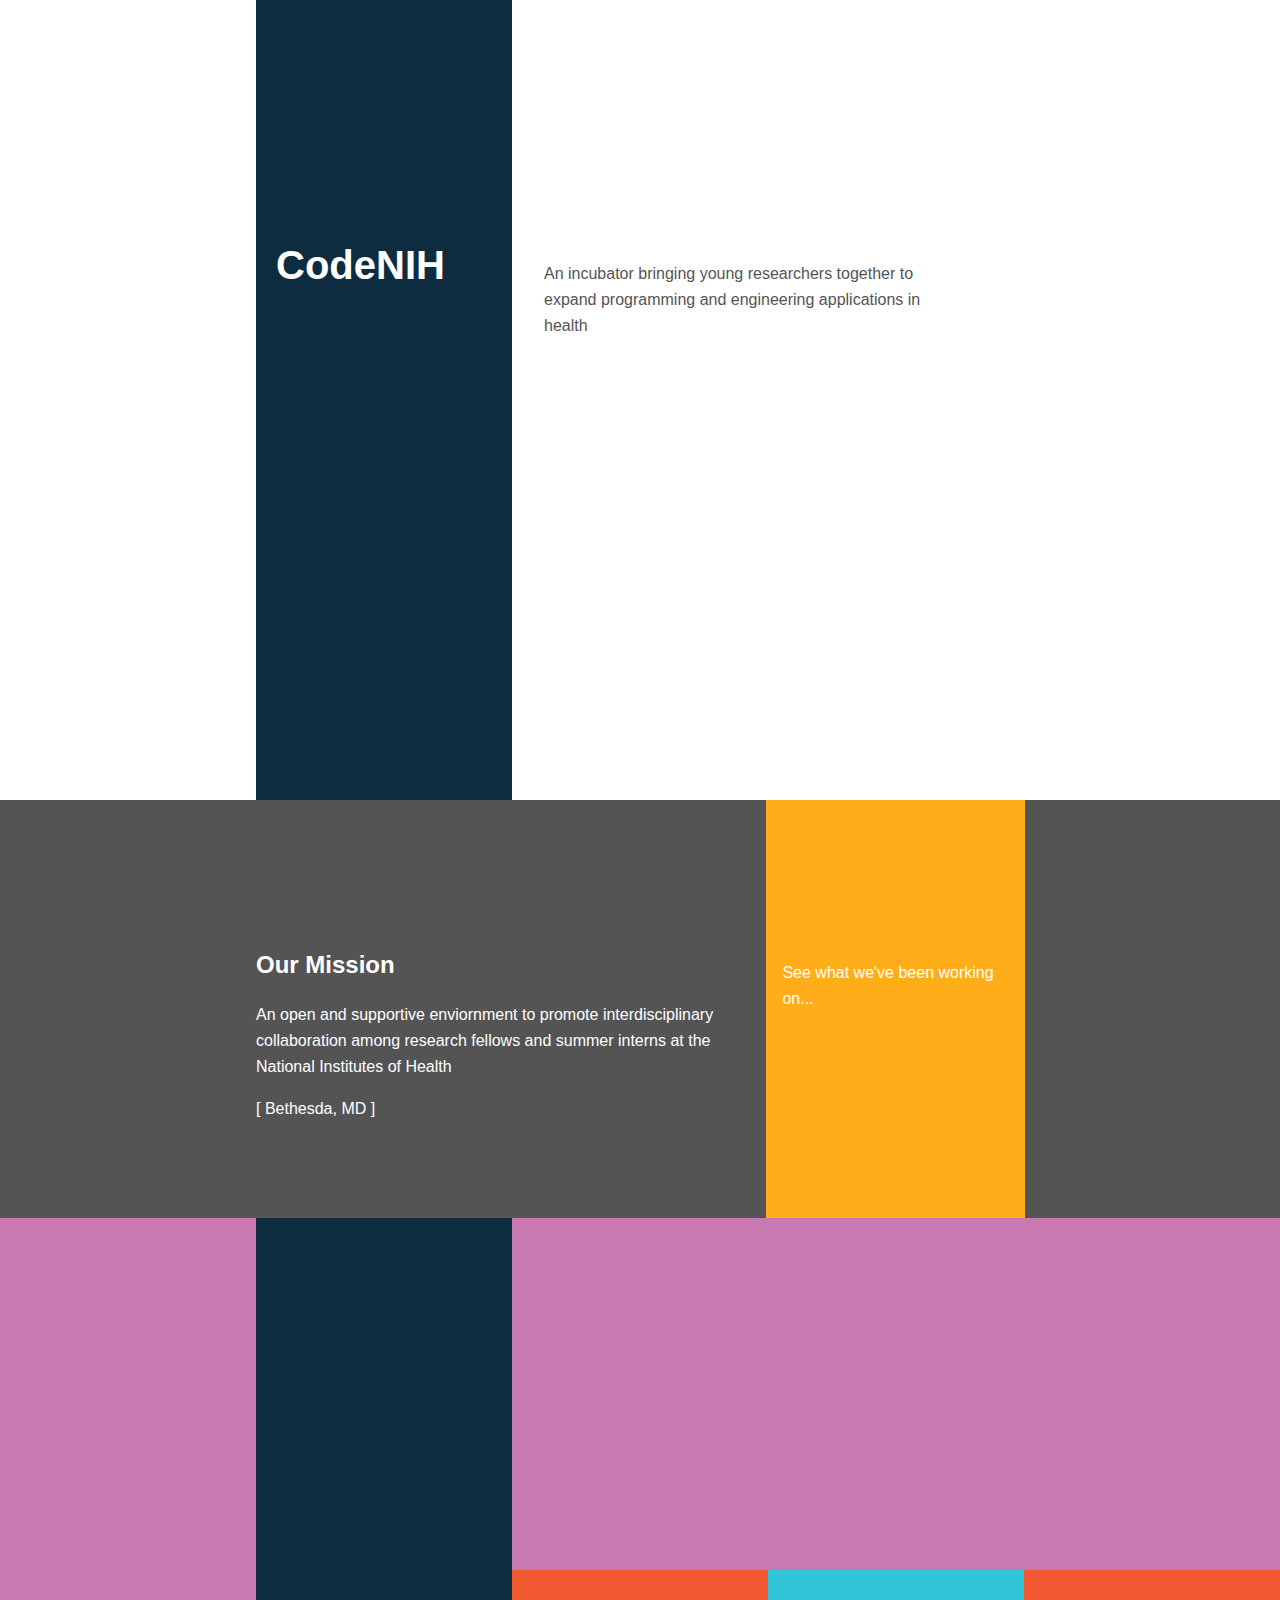
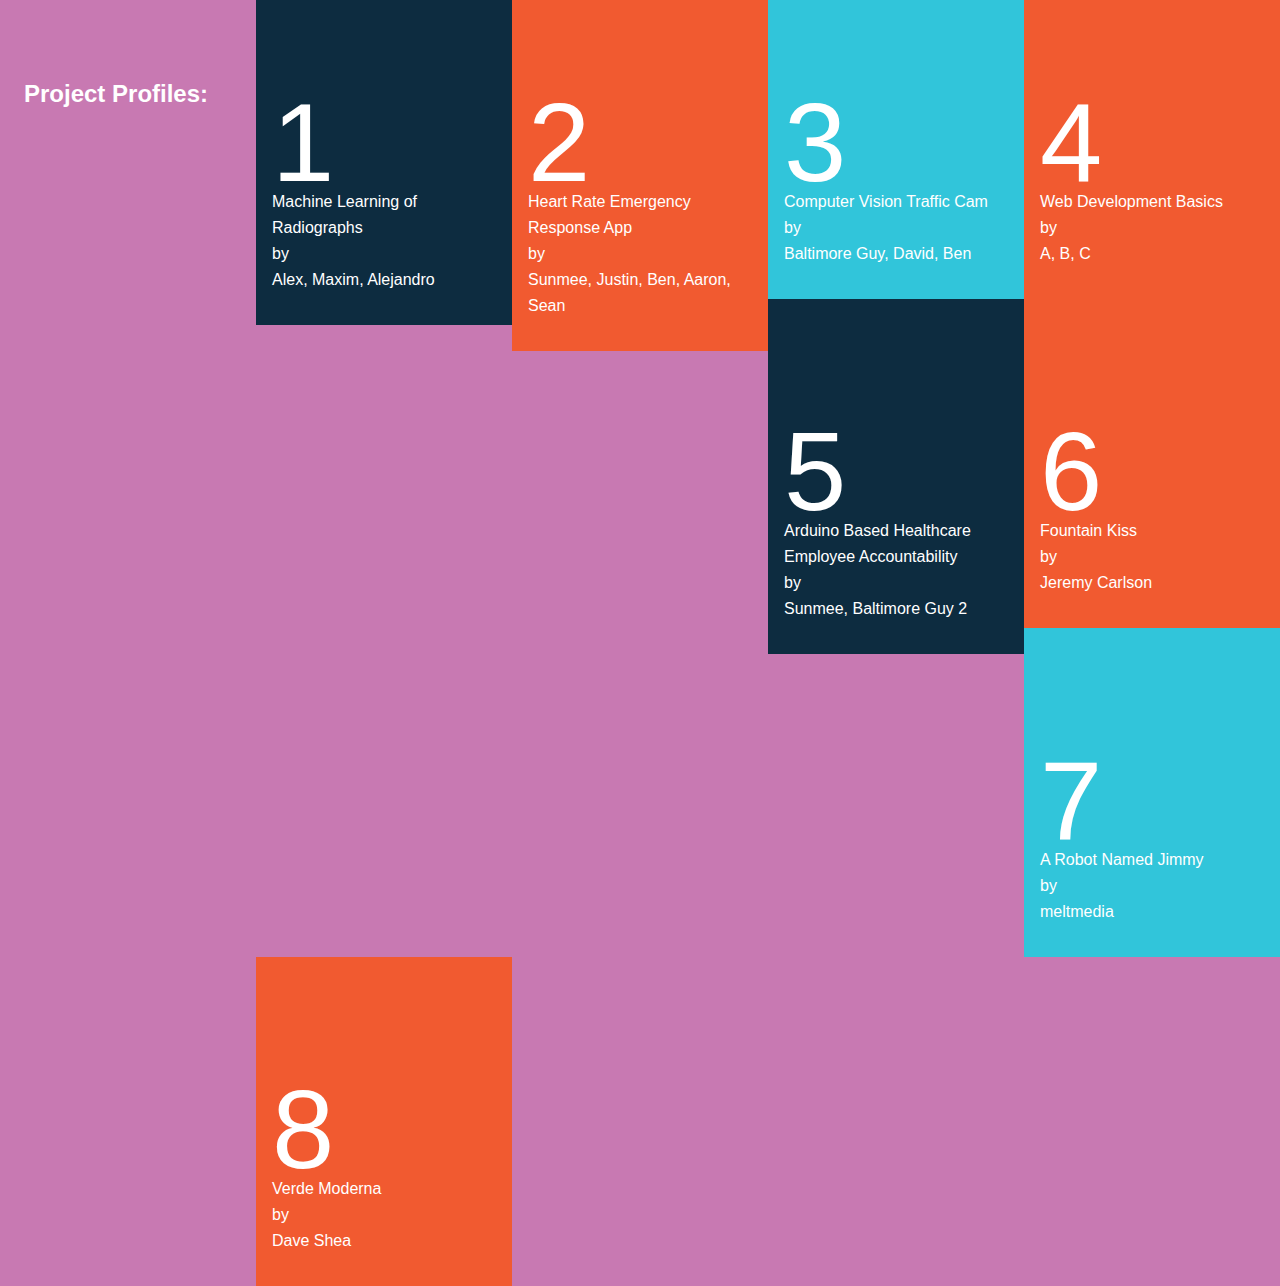
==== testSite.html @ 6cf0eabb "Add files via upload" ====
<!DOCTYPE html>
<html lang="en">
<head>
	<meta charset="utf-8">
	<title>CodeNIH</title>

	<!--<link rel="stylesheet" media="screen" href="style.css?v=8may2013">-->
	<link rel ="stylesheet" media="screen" href="style.css">

	<meta name="viewport" content="width=device-width, initial-scale=1.0">
	<meta name="author" content="Dave Shea">
	<meta name="description" content="A demonstration of what can be accomplished visually through CSS-based design.">
	<meta name="robots" content="all">


	<!--[if lt IE 9]>
	<script src="script/html5shiv.js"></script>
	<![endif]-->
</head>

<!--



	View source is a feature, not a bug. Thanks for your curiosity and
	interest in participating!

	Here are the submission guidelines for the new and improved csszengarden.com:

	- CSS3? Of course! Prefix for ALL browsers where necessary.
	- go responsive; test your layout at multiple screen sizes.
	- your browser testing baseline: IE9+, recent Chrome/Firefox/Safari, and iOS/Android
	- Graceful degradation is acceptable, and in fact highly encouraged.
	- use classes for styling. Don't use ids.
	- web fonts are cool, just make sure you have a license to share the files. Hosted 
	  services that are applied via the CSS file (ie. Google Fonts) will work fine, but
	  most that require custom HTML won't. TypeKit is supported, see the readme on this
	  page for usage instructions: https://github.com/mezzoblue/csszengarden.com/

	And a few tips on building your CSS file:

	- use :first-child, :last-child and :nth-child to get at non-classed elements
	- use ::before and ::after to create pseudo-elements for extra styling
	- use multiple background images to apply as many as you need to any element
	- use the Kellum Method for image replacement, if still needed. http://goo.gl/GXxdI
	- don't rely on the extra divs at the bottom. Use ::before and ::after instead.

		
-->

<body id="css-zen-garden">
<div class="page-wrapper">

	<section class="intro" id="zen-intro">
		<header role="banner">
			<!-- <h1>CSS Zen Garden</h1> -->
			<h2>CodeNIH</h2>
		</header>

		<div class="summary" id="zen-summary" role="article">
			<p>An incubator bringing young researchers together to expand programming and engineering applications in health</p>
			<!-- <p>Download the example <a href="/examples/index" title="This page's source HTML code, not to be modified.">html file</a> and <a href="/examples/style.css" title="This page's sample CSS, the file you may modify.">css file</a></p> -->
		</div>

		<div class="preamble" id="zen-preamble" role="article">
			<h3>Our Mission</h3>
			<p>An open and supportive enviornment to promote interdisciplinary collaboration among research fellows and summer interns at the National Institutes of Health</p>
			<p>[ Bethesda, MD ]</p>
			<p>See what we've been working on...</p>
		</div>
	</section>

	<aside class="sidebar" role="complementary">
		<div class="wrapper">

			<div class="design-selection" id="design-selection">
				<h3 class="select">Project Profiles:</h3>
				<nav role="navigation">
					<ul>
					<li>
						<a href="/221/" class="design-name">Machine Learning of Radiographs</a> by						<a href="http://andrewlohman.com/" class="designer-name">Alex, Maxim, Alejandro</a>
					</li>					<li>
						<a href="/220/" class="design-name">Heart Rate Emergency Response App</a> by						<a href="http://danielmall.com/" class="designer-name">Sunmee, Justin, Ben, Aaron, Sean</a>
					</li>					<li>
						<a href="/219/" class="design-name">Computer Vision Traffic Cam</a> by						<a href="http://steffen-knoeller.de" class="designer-name">Baltimore Guy, David, Ben</a>
					</li>					<li>
						<a href="/218/" class="design-name">Web Development Basics</a> by						<a href="http://trentwalton.com" class="designer-name">A, B, C</a>
					</li>					<li>
						<a href="/217/" class="design-name">Arduino Based Healthcare Employee Accountability</a> by						<a href="http://elliotjaystocks.com/" class="designer-name">Sunmee, Baltimore Guy 2</a>
					</li>					<li>
						<a href="/216/" class="design-name">Fountain Kiss</a> by						<a href="http://jeremycarlson.com" class="designer-name">Jeremy Carlson</a>
					</li>					<li>
						<a href="/215/" class="design-name">A Robot Named Jimmy</a> by						<a href="http://meltmedia.com/" class="designer-name">meltmedia</a>
					</li>					<li>
						<a href="/214/" class="design-name">Verde Moderna</a> by						<a href="http://www.mezzoblue.com/" class="designer-name">Dave Shea</a>
					</li>					</ul>
				</nav>
			</div>

			<!-- <div class="design-archives" id="design-archives">
				<h3 class="archives">Archives:</h3>
				<nav role="navigation">
					<ul>
						<li class="next">
							<a href="/214/page1">
								Next Designs <span class="indicator">&rsaquo;</span>
							</a>
						</li>
						<li class="viewall">
							<a href="http://www.mezzoblue.com/zengarden/alldesigns/" title="View every submission to the Zen Garden.">
								View All Designs							</a>
						</li>
					</ul>
				</nav>
			</div>

			<div class="zen-resources" id="zen-resources">
				<h3 class="resources">Resources:</h3>
				<ul>
					<li class="view-css">
						<a href="style.css" title="View the source CSS file of the currently-viewed design.">
							View This Design&#8217;s <abbr title="Cascading Style Sheets">CSS</abbr>						</a>
					</li>
					<li class="css-resources">
						<a href="http://www.mezzoblue.com/zengarden/resources/" title="Links to great sites with information on using CSS.">
							<abbr title="Cascading Style Sheets">CSS</abbr> Resources						</a>
					</li>
					<li class="zen-faq">
						<a href="http://www.mezzoblue.com/zengarden/faq/" title="A list of Frequently Asked Questions about the Zen Garden.">
							<abbr title="Frequently Asked Questions">FAQ</abbr>						</a>
					</li>
					<li class="zen-submit">
						<a href="http://www.mezzoblue.com/zengarden/submit/" title="Send in your own CSS file.">
							Submit a Design						</a>
					</li>
					<li class="zen-translations">
						<a href="http://www.mezzoblue.com/zengarden/translations/" title="View translated versions of this page.">
							Translations						</a>
					</li>
				</ul>
			</div> -->
		</div>
	</aside>

	

	<!-- <div class="main supporting" id="zen-supporting" role="main">
		<div class="explanation" id="zen-explanation" role="article">
			<h3>So What is This About?</h3>
			<p>There is a continuing need to show the power of <abbr title="Cascading Style Sheets">CSS</abbr>. The Zen Garden aims to excite, inspire, and encourage participation. To begin, view some of the existing designs in the list. Clicking on any one will load the style sheet into this very page. The <abbr title="HyperText Markup Language">HTML</abbr> remains the same, the only thing that has changed is the external <abbr title="Cascading Style Sheets">CSS</abbr> file. Yes, really.</p>
			<p><abbr title="Cascading Style Sheets">CSS</abbr> allows complete and total control over the style of a hypertext document. The only way this can be illustrated in a way that gets people excited is by demonstrating what it can truly be, once the reins are placed in the hands of those able to create beauty from structure. Designers and coders alike have contributed to the beauty of the web; we can always push it further.</p>
		</div>

		<div class="participation" id="zen-participation" role="article">
			<h3>Participation</h3>
			<p>Strong visual design has always been our focus. You are modifying this page, so strong <abbr title="Cascading Style Sheets">CSS</abbr> skills are necessary too, but the example files are commented well enough that even <abbr title="Cascading Style Sheets">CSS</abbr> novices can use them as starting points. Please see the <a href="http://www.mezzoblue.com/zengarden/resources/" title="A listing of CSS-related resources"><abbr title="Cascading Style Sheets">CSS</abbr> Resource Guide</a> for advanced tutorials and tips on working with <abbr title="Cascading Style Sheets">CSS</abbr>.</p>
			<p>You may modify the style sheet in any way you wish, but not the <abbr title="HyperText Markup Language">HTML</abbr>. This may seem daunting at first if you&#8217;ve never worked this way before, but follow the listed links to learn more, and use the sample files as a guide.</p>
			<p>Download the sample <a href="/examples/index" title="This page's source HTML code, not to be modified.">HTML</a> and <a href="/examples/style.css" title="This page's sample CSS, the file you may modify.">CSS</a> to work on a copy locally. Once you have completed your masterpiece (and please, don&#8217;t submit half-finished work) upload your <abbr title="Cascading Style Sheets">CSS</abbr> file to a web server under your control. <a href="http://www.mezzoblue.com/zengarden/submit/" title="Use the contact form to send us your CSS file">Send us a link</a> to an archive of that file and all associated assets, and if we choose to use it we will download it and place it on our server.</p>
		</div>

		<div class="benefits" id="zen-benefits" role="article">
			<h3>Benefits</h3>
			<p>Why participate? For recognition, inspiration, and a resource we can all refer to showing people how amazing <abbr title="Cascading Style Sheets">CSS</abbr> really can be. This site serves as equal parts inspiration for those working on the web today, learning tool for those who will be tomorrow, and gallery of future techniques we can all look forward to.</p>
		</div>

		<div class="requirements" id="zen-requirements" role="article">
			<h3>Requirements</h3>
			<p>Where possible, we would like to see mostly <abbr title="Cascading Style Sheets, levels 1 and 2">CSS 1 &amp; 2</abbr> usage. <abbr title="Cascading Style Sheets, levels 3 and 4">CSS 3 &amp; 4</abbr> should be limited to widely-supported elements only, or strong fallbacks should be provided. The CSS Zen Garden is about functional, practical <abbr title="Cascading Style Sheets">CSS</abbr> and not the latest bleeding-edge tricks viewable by 2% of the browsing public. The only real requirement we have is that your <abbr title="Cascading Style Sheets">CSS</abbr> validates.</p>
			<p>Luckily, designing this way shows how well various browsers have implemented <abbr title="Cascading Style Sheets">CSS</abbr> by now. When sticking to the guidelines you should see fairly consistent results across most modern browsers. Due to the sheer number of user agents on the web these days &#8212; especially when you factor in mobile &#8212; pixel-perfect layouts may not be possible across every platform. That&#8217;s okay, but do test in as many as you can. Your design should work in at least IE9+ and the latest Chrome, Firefox, iOS and Android browsers (run by over 90% of the population).</p>
			<p>We ask that you submit original artwork. Please respect copyright laws. Please keep objectionable material to a minimum, and try to incorporate unique and interesting visual themes to your work. We&#8217;re well past the point of needing another garden-related design.</p>
			<p>This is a learning exercise as well as a demonstration. You retain full copyright on your graphics (with limited exceptions, see <a href="http://www.mezzoblue.com/zengarden/submit/guidelines/">submission guidelines</a>), but we ask you release your <abbr title="Cascading Style Sheets">CSS</abbr> under a Creative Commons license identical to the <a href="http://creativecommons.org/licenses/by-nc-sa/3.0/" title="View the Zen Garden's license information.">one on this site</a> so that others may learn from your work.</p>
			<p role="contentinfo">By <a href="http://www.mezzoblue.com/">Dave Shea</a>. Bandwidth graciously donated by <a href="http://www.mediatemple.net/">mediatemple</a>. Now available: <a href="http://www.amazon.com/exec/obidos/ASIN/0321303474/mezzoblue-20/">Zen Garden, the book</a>.</p>
		</div>

		<footer>
			<a href="http://validator.w3.org/check/referer" title="Check the validity of this site&#8217;s HTML" class="zen-validate-html">HTML</a>
			<a href="http://jigsaw.w3.org/css-validator/check/referer" title="Check the validity of this site&#8217;s CSS" class="zen-validate-css">CSS</a>
			<a href="http://creativecommons.org/licenses/by-nc-sa/3.0/" title="View the Creative Commons license of this site: Attribution-NonCommercial-ShareAlike." class="zen-license">CC</a>
			<a href="http://mezzoblue.com/zengarden/faq/#aaa" title="Read about the accessibility of this site" class="zen-accessibility">A11y</a>
			<a href="https://github.com/mezzoblue/csszengarden.com" title="Fork this site on Github" class="zen-github">GH</a>
		</footer>

	</div> -->


	


</div>

<!--

	These superfluous divs/spans were originally provided as catch-alls to add extra imagery.
	These days we have full ::before and ::after support, favour using those instead.
	These only remain for historical design compatibility. They might go away one day.
		
-->
<div class="extra1" role="presentation"></div><div class="extra2" role="presentation"></div><div class="extra3" role="presentation"></div>
<div class="extra4" role="presentation"></div><div class="extra5" role="presentation"></div><div class="extra6" role="presentation"></div>

</body>
</html>
---- style.css ----
/* css Zen Garden submission 221 - 'Mid Century Modern', by Andrew Lohman, http://www.andrewlohman.com/  */
/* css released under Creative Commons License - http://creativecommons.org/licenses/by-nc-sa/1.0/  */

/* TYPEKIT_KIT_ID: vzq4ipz */

/* 
==========================================================================
Reset
==========================================================================
*/

/*! normalize.css v2.1.0 | MIT License | git.io/normalize */
article,aside,details,figcaption,figure,footer,header,hgroup,main,nav,section,summary {display: block;}
audio,canvas,video {display: inline-block;}
audio:not([controls]) {display: none;height: 0;}
[hidden] {display: none;}
html {font-family: sans-serif;-webkit-text-size-adjust: 100%;-ms-text-size-adjust: 100%;}
body {margin: 0;}
a:focus {outline: thin dotted;}
a:active,a:hover {outline: 0;}
h1 {font-size: 2em;margin: 0.67em 0;}
abbr[title] {border-bottom: 1px dotted;}
b,strong {font-weight: bold;}
dfn {font-style: italic;}
hr {-moz-box-sizing: content-box;box-sizing: content-box;height: 0;}
mark {background: #ff0;color: #000;}
code,kbd,pre,samp {font-family: monospace, serif;font-size: 1em;}
pre {white-space: pre-wrap;}
q {quotes: "\201C" "\201D" "\2018" "\2019";}
small {font-size: 80%;}
sub,sup {font-size: 75%;line-height: 0;position: relative;vertical-align: baseline;}
sup {top: -0.5em;}
sub {bottom: -0.25em;}
img {border: 0;}
svg:not(:root) {overflow: hidden;}
figure {margin: 0;}
fieldset {border: 1px solid #c0c0c0;margin: 0 2px;padding: 0.35em 0.625em 0.75em;}
legend {border: 0;padding: 0;}
button,input,select,textarea {font-family: inherit;font-size: 100%;margin: 0;}
button,input {line-height: normal;}
button,select {text-transform: none;}
button,html input[type="button"],input[type="reset"],input[type="submit"] {-webkit-appearance: button;cursor: pointer;}
button[disabled],html input[disabled] {cursor: default;}
input[type="checkbox"],input[type="radio"] {box-sizing: border-box;padding: 0;}
input[type="search"] {-webkit-appearance: textfield;-moz-box-sizing: content-box;-webkit-box-sizing: content-box;box-sizing: content-box;}
input[type="search"]::-webkit-search-cancel-button,
input[type="search"]::-webkit-search-decoration {-webkit-appearance: none;}
button::-moz-focus-inner,input::-moz-focus-inner {border: 0;padding: 0;}
textarea {overflow: auto;vertical-align: top;}
table {border-collapse: collapse;border-spacing: 0;}

/* 
==========================================================================
Some globals
==========================================================================
*/
abbr[title],
acronym[title] {
  border-bottom-width: 0;
}
html,
body {
  font-family: "ff-meta-web-pro", sans-serif;
  text-rendering: optimizeLegibility;
  font-size: 100%;
  line-height: 26px;
  background: #545454;
  background-size: 60%;
  color: #ffffff;
}
a {
  color: #0d2c40;
  text-decoration: none;
  border-bottom: 1px solid #0d2c40;
  -webkit-transition: all 0.2s ease-out;
  -moz-transition: all 0.2s ease-out;
  -o-transition: all 0.2s ease-out;
  -ms-transition: all 0.2s ease-out;
  transition: all 0.2s ease-out;
}
a:hover {
  color: rgba(0, 0, 0, 0.4);
  border-bottom: 1px solid rgba(0, 0, 0, 0.4);
}
/* 
==========================================================================
Page wrapper
==========================================================================
*/
.page-wrapper {
  position: relative;
  width: 100%;
  max-width: 120em;
  margin: 0 auto;
  padding: 0;
  overflow: hidden;
  -webkit-box-sizing: border-box;
  -moz-box-sizing: border-box;
  box-sizing: border-box;
}
/* 
==========================================================================
Intro
==========================================================================
*/
.intro {
  overflow: hidden;
}
.intro header {
  position: relative;
  background: #ffffff;
  overflow: hidden;
  width: 40%;
  height: 50em;
  float: left;
  -webkit-transition: all 0.4s ease;
  -moz-transition: all 0.4s ease;
  -o-transition: all 0.4s ease;
  -ms-transition: all 0.4s ease;
  transition: all 0.4s ease;
}
  @media (max-width: 70em) {
    .intro header {
      background: #545454;
      width: 100%;
      height: 27em;
    }
  }
  @media (max-width: 53em) {
    .intro header {
      height: 20em;
    }
  }
.intro header h1 {
  position: absolute;
  color: #ffffff;
  font-size: 100%;
  line-height: 2em;
  top: 4.2em;
  left: -3em;
  width: auto;
  margin: 0;
  padding: 1em;
  -webkit-transform: rotate(-90deg);
  -moz-transform: rotate(-90deg);
  -ms-transform: rotate(-90deg);
  -o-transform: rotate(-90deg);
  filter: progid:DXImageTransform.Microsoft.BasicImage(rotation=3);
  -webkit-box-sizing: border-box;
  -moz-box-sizing: border-box;
  box-sizing: border-box;
}
.intro header h2 {
  position: relative;
  background: #0d2c40 url(icon-star.svg) no-repeat left bottom;
  background-size: 101%;
  float: right;
  color: #ffffff;
  font-size: 250%;
  line-height: 1.25em;
  width: 50%;
  height: 20.019em;
  margin: 0 0 0 0;
  padding: 6em 0.5em 0 0.5em;
  -webkit-box-sizing: border-box;
  -moz-box-sizing: border-box;
  box-sizing: border-box;
}
  @media (max-width: 70em) {
    .intro header h2 {
      background: #0d2c40 url(icon-star.svg) no-repeat left bottom;
      background-size: 49%;
      width: 66.666%;
      height: 11em;
      padding: 1em 0.5em 0 0.5em;
    }
  }
  @media (max-width: 53em) {
    .intro header h2 {
      background: #0d2c40 url(icon-star.svg) no-repeat left bottom;
      background-size: 49%;
      font-size: 200%;
      width: 66.666%;
      height: 10em;
      padding: 1em 0.5em 0 0.5em;
    }
  }
.intro .summary {
  font-size: 100%;
  color: #545454;
  width: 60%;
  float: left;
  background: #ffffff url(icons-3-pack.svg);
  background-repeat: no-repeat;
  background-position: center bottom;
  background-size: 101%;
  height: 50em;
  margin: 0;
  padding: 16.3em 2em 10em 2em;
  -webkit-box-sizing: border-box;
  -moz-box-sizing: border-box;
  box-sizing: border-box;
}
  @media (max-width: 70em) {
    .intro .summary {
      width: 100%;
      height: auto;
      padding: 2em 1em 37% 1em;
    }
  }
.intro .summary p {
  padding: 0 40% 2em 0 ;
  margin: 0;
}
  @media (max-width: 70em) {
    .intro .summary p {
      padding: 0 0 1em 35%;
    }
  }
  @media (max-width: 53em) {
    .intro .summary p {
      padding: 0 0 1em 0;
    }
  }
.intro .summary a {
  color: #ffffff;
  text-decoration: none;
  border-bottom: 1px solid #ffffff;
}
.intro .summary a:hover {
  color: rgba(0, 0, 0, 0.4);
  border-bottom: 1px solid rgba(0, 0, 0, 0.4);
}
.intro .preamble {
  position: relative;
  float: left;
  width: 60.1%;
  margin: 0 0 0 20%;
  padding: 8em 0.5em 5em 0;
  -webkit-box-sizing: border-box;
  -moz-box-sizing: border-box;
  box-sizing: border-box;
}
  @media (max-width: 70em) {
    .intro .preamble {
      width: 100%;
      margin: 0 0 0 0;
      padding: 2em 1em 28em 1em; /*large padding*/
    }
  }
  @media (max-width: 53em) {
    .intro .preamble {
      overflow: hidden;
      width: 100%;
      margin: 0;
      padding: 0 1em;
    }
  }
.intro .preamble h3 {
  font-size: 150%;
  margin-right: 35%;
}
  @media (max-width: 53em) {
    .intro .preamble h3 {
      margin-right: 0;
    }
  }
.intro .preamble p {
  margin-right: 35%;
}
  @media (max-width: 53em) {
    .intro .preamble p {
      margin-right: 0;
    }
  }
.intro .preamble p:last-child {
  position: absolute;
  z-index: 2;
  color: #ffffff;
  background: #ffae19;
  width: 33.650%;
  top: -1em;
  right: 0;
  margin-right: 0;
  padding: 10em 1em 20em 1em;
  -webkit-box-sizing: border-box;
  -moz-box-sizing: border-box;
  box-sizing: border-box;
}
  @media (max-width: 70em) {
    .intro .preamble p:last-child {
      background: rgba(239, 54, 5, 0.8); /*red*/
      width: 33.250%;
      padding: 6em 1em 10em 1em;
    }
  }
  @media (max-width: 53em) {
    .intro .preamble p:last-child {
      color: #0d2c40; /*navy blue*/ 
      background: transparent;
      position: relative;
      top: 0;
      width: 100%;
      padding: 0;
    }
  }
/* 
==========================================================================
Main
==========================================================================
*/
.main {
  background: url(mid-century-1.jpg) no-repeat center center;
  -webkit-background-size: cover;
  -moz-background-size: cover;
  -o-background-size: cover;
  background-size: cover;
  z-index: 1;
  top: -25em;
  margin-bottom: 1em;
  padding: 20em 0;
  position: relative;
}
  @media (max-width: 70em) {
    .main {
      top: -25em;
    }
  }
  @media (max-width: 53em) {
    .main {
      background: #545454;
      top: 0;
      padding: 0;
    }
  }
.main footer {
  display: block;
  position: absolute;
  left: 1em;
  bottom: 1em;
  width: 20%;
  padding: 0;
  -webkit-box-sizing: border-box;
  -moz-box-sizing: border-box;
  box-sizing: border-box;
}
  @media (max-width: 53em) {
    .main footer {
      display: inline;
      position: relative;
      top: 1em;
      left: 0;
      bottom: 0;
      width: 100%;
      padding: 0 0 0 0.5em;
    }
  }
.main footer a {
  margin: 0 0.25em;
  display: block;
  border-bottom: 0px solid transparent;
}
  @media (max-width: 53em) {
    .main footer a {
      display: inline;
    }
  }
.main .explanation {
  background: #0d2c40 url(icon-half.svg);
  background-repeat: no-repeat;
  background-position: right center;
  background-size: 40%;
  position: relative;
  color: #ffffff;
  width: 40%;
  margin: 0;
  padding: 2em 1em;
  -webkit-box-sizing: border-box;
  -moz-box-sizing: border-box;
  box-sizing: border-box;
}
  @media (max-width: 70em) {
    .main .explanation {
      width: 66.666%;
      margin: 0;
    }
  }
  @media (max-width: 53em) {
    .main .explanation {
      background: #0d2c40;
      width: 100%;
      margin: 0;
      padding: 1em;
    }
  }
.main .explanation h3 {
  position: absolute;
  color: #ffffff;
  font-size: 150%;
  line-height: 2em;
  top: 6em;
  left: -4.5em;
  margin: 0;
  padding: 1em;
  -webkit-box-sizing: border-box;
  -moz-box-sizing: border-box;
  box-sizing: border-box;
  -webkit-transform: rotate(-90deg);
  -moz-transform: rotate(-90deg);
  -ms-transform: rotate(-90deg);
  -o-transform: rotate(-90deg);
  filter: progid:DXImageTransform.Microsoft.BasicImage(rotation=3);
}
  @media (max-width: 53em) {
    .main .explanation h3 {
      position: relative;
      font-size: 150%;
      top: 0;
      left: 0;
      padding: 0;
      -webkit-transform: rotate(0deg);
      -moz-transform: rotate(0deg);
      -ms-transform: rotate(0deg);
      -o-transform: rotate(0deg);
      filter: progid:DXImageTransform.Microsoft.BasicImage(rotation=0);
    }
  }
.main .explanation p {
  width: 60%;
  padding-left: 15%;
}
  @media (max-width: 70em) {
    .main .explanation p {
      width: 66%;
      padding-left: 15%;
    }
  }
  @media (max-width: 53em) {
    .main .explanation p {
      width: 100%;
      padding-left: 0;
    }
  }
.main .participation {
  background: #545454;
  position: absolute;
  right: 40%;
  z-index: 2;
  margin-top: 14em;
  width: 40%;
  padding: 1em;
  -webkit-box-sizing: border-box;
  -moz-box-sizing: border-box;
  box-sizing: border-box;
}
  @media (max-width: 70em) {
    .main .participation {
      margin-top: 20em;
      width: 66.866%;
      right: 33.200%;
    }
  }
  @media (max-width: 53em) {
    .main .participation {
      position: relative;
      margin-top: 0;
      width: 100%;
      right: 0;
    }
  }
.main .participation h3 {
  font-size: 150%;
}
.main .benefits {
  background: rgba(0, 188, 217, 0.8) url(icon-circles.svg) no-repeat left top;
  background-size: 100%;
  position: absolute;
  right: 20%;
  z-index: 2;
  margin-top: 3em;
  margin-left: 0;
  width: 20%;
  padding: 22em 1em 25em 1em;
  -webkit-box-sizing: border-box;
  -moz-box-sizing: border-box;
  box-sizing: border-box;
}
  @media (max-width: 70em) {
    .main .benefits {
      right: 0;
      width: 33.250%;
      margin-top: 12em;
      padding: 21em 1em 24em 1em;
    }
  }
  @media (max-width: 53em) {
    .main .benefits {
      background: rgba(0, 188, 217, 0.8) url(icon-circles.svg) no-repeat center top;
      background-size: 33%;
      position: relative;
      right: 0;
      width: 100%;
      margin-top: 0;
      padding: 11em 1em 1em 1em;
    }
  }
  @media (max-width: 33em) {
    .main .benefits {
      background: rgba(0, 188, 217, 0.8) url(icon-circles.svg) no-repeat center top;
      background-size: 33%;
      position: relative;
      right: 0;
      width: 100%;
      margin-top: 0;
      padding: 7em 1em 1em 1em;
    }
  }
.main .benefits h3 {
  font-size: 150%;
}
.main .requirements {
  position: absolute;
  -moz-column-count: 2;
  -moz-column-gap: 2em;
  -webkit-column-count: 2;
  -webkit-column-gap: 2em;
  right: 0;
  z-index: 2;
  margin: 60em 0 0 0;
  width: 60%;
  padding: 1em 0 0 0;
  -webkit-box-sizing: border-box;
  -moz-box-sizing: border-box;
  box-sizing: border-box;
}
  @media (max-width: 70em) {
    .main .requirements {
      position: absolute;
      margin: 65em 0 0 0;
      width: 75%;
      -moz-column-count: 1;
      -moz-column-gap: 1em;
      -webkit-column-count: 1;
      -webkit-column-gap: 1em;
    }
  }
  @media (max-width: 53em) {
    .main .requirements {
      position: relative;
      width: 100%;
      margin: 0;
      padding: 1em;
    }
  }
.main .requirements h3 {
  position: absolute;
  z-index: 3;
  font-size: 300%;
  line-height: 2em;
  top: 0em;
  left: -6em;
  margin: 0;
  padding: 1em;
  -webkit-box-sizing: border-box;
  -moz-box-sizing: border-box;
  box-sizing: border-box;
  -webkit-transform: rotate(-90deg);
  -moz-transform: rotate(-90deg);
  -ms-transform: rotate(-90deg);
  -o-transform: rotate(-90deg);
  filter: progid:DXImageTransform.Microsoft.BasicImage(rotation=3);
}
  @media (max-width: 53em) {
    .main .requirements h3 {
      position: relative;
      font-size: 150%;
      left: 0em;
      padding: 0;
      -webkit-transform: rotate(0deg);
      -moz-transform: rotate(0deg);
      -ms-transform: rotate(0deg);
      -o-transform: rotate(0deg);
      filter: progid:DXImageTransform.Microsoft.BasicImage(rotation=0);
    }
  }
.main .requirements p {
  margin: 0 1em 1em 1em;
}
  @media (max-width: 53em) {
    .main .requirements p {
      margin: 0 0 1em 0;
    }
  }
.main .requirements::before {
  content: "";
  position: absolute;
  top: 0;
  left: -60%;
  background: url(mid-century-2.jpg) no-repeat left center;
  -webkit-background-size: cover;
  -moz-background-size: cover;
  -o-background-size: cover;
  z-index: 2;
  width: 60%;
  height: 40em;
  margin-top: 0;
  padding: 1em;
  -webkit-box-sizing: border-box;
  -moz-box-sizing: border-box;
  box-sizing: border-box;
}
  @media (max-width: 70em) {
    .main .requirements::before {
      left: -66.666%;
      width: 66.6666%;
      height: 45em;
    }
  }
/* 
==========================================================================
Sidebar
==========================================================================
*/
.sidebar {
  margin-top: 0em;
  padding-top: 20em;
  background: #c879b2;
  overflow: hidden;
}
  @media (max-width: 70em) {
    .sidebar {
      margin-top: 0em;
    }
  }
  @media (max-width: 53em) {
    .sidebar {
      margin-top: 2em;
      padding-top: 2em;
    }
  }
.sidebar .design-selection h3 {
  color: #ffffff;
  font-size: 150%;
  line-height: 1em;
  width: 20%;
  float: left;
  padding: 5em 1em;
  text-align: left;
  -webkit-box-sizing: border-box;
  -moz-box-sizing: border-box;
  box-sizing: border-box;
}
  @media (max-width: 70em) {
    .sidebar .design-selection h3 {
      width: 100%;
      padding: 0 1em;
      text-align: right;
    }
  }
  @media (max-width: 53em) {
    .sidebar .design-selection h3 {
      text-align: left;
    }
  }
.sidebar .design-selection nav {
  width: 80%;
  margin-left: 20%;
  padding: 1em 0 2em 0;
}
  @media (max-width: 70em) {
    .sidebar .design-selection nav {
      width: 100%;
      margin-left: 0;
    }
  }
.sidebar .design-selection nav ul {
  padding: 0;
}
.sidebar .design-selection nav ul li {
  display: inline-block;
  list-style: none;
  color: #ffffff;
  width: 25%;
  float: left;
  padding: 10em 1em 2em 1em;
  -webkit-box-sizing: border-box;
  -moz-box-sizing: border-box;
  box-sizing: border-box;
  text-align: left;
}
  @media (max-width: 53em) {
    .sidebar .design-selection nav ul li {
      width: 100%;
      padding: 5em 1em 2em 1em;
    }
  }
.sidebar .design-selection nav ul li a {
  color: #ffffff;
  text-decoration: none;
  display: block;
  border-bottom: 0 solid transparent;
}
  @media (max-width: 53em) {
    .sidebar .design-selection nav ul li a {
      display: inline;
    }
  }
.sidebar .design-selection nav ul li a:hover {
  color: rgba(0, 0, 0, 0.4);
  border-bottom: 0 solid transparent;
}
.sidebar .design-selection nav ul li:nth-child(1) {
  background: #0d2c40;
  margin-top: -29em;
  padding: 39em 1em 2em 1em;
}
  @media (max-width: 53em) {
    .sidebar .design-selection nav ul li:nth-child(1) {
      margin-top: 0;
      padding: 5em 1em 2em 1em;
    }
  }
.sidebar .design-selection nav ul li:nth-child(2) {
  background: #f15a30;
}
.sidebar .design-selection nav ul li:nth-child(3) {
  background: #31c5da;
}
.sidebar .design-selection nav ul li:nth-child(4) {
  background: #f15a30;
}
.sidebar .design-selection nav ul li:nth-child(5) {
  background: #0d2c40;
}
.sidebar .design-selection nav ul li:nth-child(6) {
  background: #f15a30;
}
.sidebar .design-selection nav ul li:nth-child(7) {
  background: #31c5da;
}
.sidebar .design-selection nav ul li:nth-child(8) {
  background: #f15a30;
}
.sidebar .design-selection nav ul li:nth-child(1)::before {
  content: "1";
  font-size: 700%;
}
  @media (max-width: 53em) {
    .sidebar .design-selection nav ul li:nth-child(1)::before {
      font-size: 300%;
      display: block;
      padding: 0 0 0.25em 0;
    }
  }
.sidebar .design-selection nav ul li:nth-child(2)::before {
  content: "2";
  font-size: 700%;
}
  @media (max-width: 53em) {
    .sidebar .design-selection nav ul li:nth-child(2)::before {
      font-size: 300%;
      display: block;
      padding: 0 0 0.25em 0;
    }
  }
.sidebar .design-selection nav ul li:nth-child(3)::before {
  content: "3";
  font-size: 700%;
}
  @media (max-width: 53em) {
    .sidebar .design-selection nav ul li:nth-child(3)::before {
      font-size: 300%;
      display: block;
      padding: 0 0 0.25em 0;
    }
  }
.sidebar .design-selection nav ul li:nth-child(4)::before {
  content: "4";
  font-size: 700%;
}
  @media (max-width: 53em) {
    .sidebar .design-selection nav ul li:nth-child(4)::before {
      font-size: 300%;
      display: block;
      padding: 0 0 0.25em 0;
    }
  }
.sidebar .design-selection nav ul li:nth-child(5)::before {
  content: "5";
  font-size: 700%;
}
  @media (max-width: 53em) {
    .sidebar .design-selection nav ul li:nth-child(5)::before {
      font-size: 300%;
      display: block;
      padding: 0 0 0.25em 0;
    }
  }
.sidebar .design-selection nav ul li:nth-child(6)::before {
  content: "6";
  font-size: 700%;
}
  @media (max-width: 53em) {
    .sidebar .design-selection nav ul li:nth-child(6)::before {
      font-size: 300%;
      display: block;
      padding: 0 0 0.25em 0;
    }
  }
.sidebar .design-selection nav ul li:nth-child(7)::before {
  content: "7";
  font-size: 700%;
}
  @media (max-width: 53em) {
    .sidebar .design-selection nav ul li:nth-child(7)::before {
      font-size: 300%;
      display: block;
      padding: 0 0 0.25em 0;
    }
  }
.sidebar .design-selection nav ul li:nth-child(8)::before {
  content: "8";
  font-size: 700%;
}
  @media (max-width: 53em) {
    .sidebar .design-selection nav ul li:nth-child(8)::before {
      font-size: 300%;
      display: block;
      padding: 0 0 0.25em 0;
    }
  }
.sidebar .design-archives {
  background: #31c5da;
  position: relative;
  width: 20%;
  margin: 0 20% 0 60%;
  padding: 10em 1em 3em 1em;
  float: right;
  -webkit-box-sizing: border-box;
  -moz-box-sizing: border-box;
  box-sizing: border-box;
}
  @media (max-width: 70em) {
    .sidebar .design-archives {
      width: 25%;
      margin: 0 25% 0 50%;
    }
  }
  @media (max-width: 53em) {
    .sidebar .design-archives {
      background: #31c5da;
      width: 100%;
      margin: 0;
      padding: 4em 1em 1em 1em;
    }
  }
.sidebar .design-archives h3 {
  position: absolute;
  color: #ffffff;
  z-index: 3;
  font-size: 150%;
  line-height: 2em;
  top: 8.5em;
  left: -4em;
  margin: 0;
  padding: 0;
  -webkit-box-sizing: border-box;
  -moz-box-sizing: border-box;
  box-sizing: border-box;
  -webkit-transform: rotate(-90deg);
  -moz-transform: rotate(-90deg);
  -ms-transform: rotate(-90deg);
  -o-transform: rotate(-90deg);
  filter: progid:DXImageTransform.Microsoft.BasicImage(rotation=3);
}
  @media (max-width: 53em) {
    .sidebar .design-archives h3 {
      top: 0;
      left: 0;
      position: relative;
      -webkit-transform: rotate(0deg);
      -moz-transform: rotate(0deg);
      -ms-transform: rotate(0deg);
      -o-transform: rotate(0deg);
      filter: progid:DXImageTransform.Microsoft.BasicImage(rotation=0);
    }
  }
.sidebar .design-archives nav {
  overflow: hidden;
  width: 100%;
}
.sidebar .design-archives ul {
  padding: 0;
  overflow: hidden;
}
.sidebar .design-archives ul li {
  display: inline-block;
  list-style: none;
  width: 100%;
  float: left;
  padding: 0;
  -webkit-box-sizing: border-box;
  -moz-box-sizing: border-box;
  box-sizing: border-box;
  text-align: left;
}
.sidebar .zen-resources {
  background: #31c5da url(icon-circles.svg) no-repeat left bottom;
  background-size: 100%;
  position: relative;
  z-index: 2;
  width: 20%;
  margin: 0 20% 0 60%;
  padding: 8em 1em 22em 1em;
  float: right;
  -webkit-box-sizing: border-box;
  -moz-box-sizing: border-box;
  box-sizing: border-box;
}
  @media (max-width: 70em) {
    .sidebar .zen-resources {
      width: 25%;
      margin: 0 25% 0 50%;
    }
  }
  @media (max-width: 53em) {
    .sidebar .zen-resources {
      background: #31c5da url(icon-circles.svg) no-repeat center bottom;
      background-size: 35%;
      width: 100%;
      margin: 0;
      padding: 2em 1em 10em 1em;
    }
  }
.sidebar .zen-resources h3 {
  position: absolute;
  color: #ffffff;
  z-index: 3;
  font-size: 150%;
  line-height: 2em;
  top: 8em;
  left: -4.5em;
  margin: 0;
  padding: 0;
  -webkit-box-sizing: border-box;
  -moz-box-sizing: border-box;
  box-sizing: border-box;
  -webkit-transform: rotate(-90deg);
  -moz-transform: rotate(-90deg);
  -ms-transform: rotate(-90deg);
  -o-transform: rotate(-90deg);
  filter: progid:DXImageTransform.Microsoft.BasicImage(rotation=3);
}
  @media (max-width: 53em) {
    .sidebar .zen-resources h3 {
      top: 0;
      left: 0;
      position: relative;
      -webkit-transform: rotate(0deg);
      -moz-transform: rotate(0deg);
      -ms-transform: rotate(0deg);
      -o-transform: rotate(0deg);
      filter: progid:DXImageTransform.Microsoft.BasicImage(rotation=0);
    }
  }
.sidebar .zen-resources ul {
  padding: 0;
  overflow: hidden;
}
.sidebar .zen-resources ul li {
  display: inline-block;
  list-style: none;
  width: 100%;
  float: left;
  padding: 0;
  -webkit-box-sizing: border-box;
  -moz-box-sizing: border-box;
  box-sizing: border-box;
  text-align: left;
}
---- style.css ----
/* css Zen Garden submission 221 - 'Mid Century Modern', by Andrew Lohman, http://www.andrewlohman.com/  */
/* css released under Creative Commons License - http://creativecommons.org/licenses/by-nc-sa/1.0/  */

/* TYPEKIT_KIT_ID: vzq4ipz */

/* 
==========================================================================
Reset
==========================================================================
*/

/*! normalize.css v2.1.0 | MIT License | git.io/normalize */
article,aside,details,figcaption,figure,footer,header,hgroup,main,nav,section,summary {display: block;}
audio,canvas,video {display: inline-block;}
audio:not([controls]) {display: none;height: 0;}
[hidden] {display: none;}
html {font-family: sans-serif;-webkit-text-size-adjust: 100%;-ms-text-size-adjust: 100%;}
body {margin: 0;}
a:focus {outline: thin dotted;}
a:active,a:hover {outline: 0;}
h1 {font-size: 2em;margin: 0.67em 0;}
abbr[title] {border-bottom: 1px dotted;}
b,strong {font-weight: bold;}
dfn {font-style: italic;}
hr {-moz-box-sizing: content-box;box-sizing: content-box;height: 0;}
mark {background: #ff0;color: #000;}
code,kbd,pre,samp {font-family: monospace, serif;font-size: 1em;}
pre {white-space: pre-wrap;}
q {quotes: "\201C" "\201D" "\2018" "\2019";}
small {font-size: 80%;}
sub,sup {font-size: 75%;line-height: 0;position: relative;vertical-align: baseline;}
sup {top: -0.5em;}
sub {bottom: -0.25em;}
img {border: 0;}
svg:not(:root) {overflow: hidden;}
figure {margin: 0;}
fieldset {border: 1px solid #c0c0c0;margin: 0 2px;padding: 0.35em 0.625em 0.75em;}
legend {border: 0;padding: 0;}
button,input,select,textarea {font-family: inherit;font-size: 100%;margin: 0;}
button,input {line-height: normal;}
button,select {text-transform: none;}
button,html input[type="button"],input[type="reset"],input[type="submit"] {-webkit-appearance: button;cursor: pointer;}
button[disabled],html input[disabled] {cursor: default;}
input[type="checkbox"],input[type="radio"] {box-sizing: border-box;padding: 0;}
input[type="search"] {-webkit-appearance: textfield;-moz-box-sizing: content-box;-webkit-box-sizing: content-box;box-sizing: content-box;}
input[type="search"]::-webkit-search-cancel-button,
input[type="search"]::-webkit-search-decoration {-webkit-appearance: none;}
button::-moz-focus-inner,input::-moz-focus-inner {border: 0;padding: 0;}
textarea {overflow: auto;vertical-align: top;}
table {border-collapse: collapse;border-spacing: 0;}

/* 
==========================================================================
Some globals
==========================================================================
*/
abbr[title],
acronym[title] {
  border-bottom-width: 0;
}
html,
body {
  font-family: "ff-meta-web-pro", sans-serif;
  text-rendering: optimizeLegibility;
  font-size: 100%;
  line-height: 26px;
  background: #545454;
  background-size: 60%;
  color: #ffffff;
}
a {
  color: #0d2c40;
  text-decoration: none;
  border-bottom: 1px solid #0d2c40;
  -webkit-transition: all 0.2s ease-out;
  -moz-transition: all 0.2s ease-out;
  -o-transition: all 0.2s ease-out;
  -ms-transition: all 0.2s ease-out;
  transition: all 0.2s ease-out;
}
a:hover {
  color: rgba(0, 0, 0, 0.4);
  border-bottom: 1px solid rgba(0, 0, 0, 0.4);
}
/* 
==========================================================================
Page wrapper
==========================================================================
*/
.page-wrapper {
  position: relative;
  width: 100%;
  max-width: 120em;
  margin: 0 auto;
  padding: 0;
  overflow: hidden;
  -webkit-box-sizing: border-box;
  -moz-box-sizing: border-box;
  box-sizing: border-box;
}
/* 
==========================================================================
Intro
==========================================================================
*/
.intro {
  overflow: hidden;
}
.intro header {
  position: relative;
  background: #ffffff;
  overflow: hidden;
  width: 40%;
  height: 50em;
  float: left;
  -webkit-transition: all 0.4s ease;
  -moz-transition: all 0.4s ease;
  -o-transition: all 0.4s ease;
  -ms-transition: all 0.4s ease;
  transition: all 0.4s ease;
}
  @media (max-width: 70em) {
    .intro header {
      background: #545454;
      width: 100%;
      height: 27em;
    }
  }
  @media (max-width: 53em) {
    .intro header {
      height: 20em;
    }
  }
.intro header h1 {
  position: absolute;
  color: #ffffff;
  font-size: 100%;
  line-height: 2em;
  top: 4.2em;
  left: -3em;
  width: auto;
  margin: 0;
  padding: 1em;
  -webkit-transform: rotate(-90deg);
  -moz-transform: rotate(-90deg);
  -ms-transform: rotate(-90deg);
  -o-transform: rotate(-90deg);
  filter: progid:DXImageTransform.Microsoft.BasicImage(rotation=3);
  -webkit-box-sizing: border-box;
  -moz-box-sizing: border-box;
  box-sizing: border-box;
}
.intro header h2 {
  position: relative;
  background: #0d2c40 url(icon-star.svg) no-repeat left bottom;
  background-size: 101%;
  float: right;
  color: #ffffff;
  font-size: 250%;
  line-height: 1.25em;
  width: 50%;
  height: 20.019em;
  margin: 0 0 0 0;
  padding: 6em 0.5em 0 0.5em;
  -webkit-box-sizing: border-box;
  -moz-box-sizing: border-box;
  box-sizing: border-box;
}
  @media (max-width: 70em) {
    .intro header h2 {
      background: #0d2c40 url(icon-star.svg) no-repeat left bottom;
      background-size: 49%;
      width: 66.666%;
      height: 11em;
      padding: 1em 0.5em 0 0.5em;
    }
  }
  @media (max-width: 53em) {
    .intro header h2 {
      background: #0d2c40 url(icon-star.svg) no-repeat left bottom;
      background-size: 49%;
      font-size: 200%;
      width: 66.666%;
      height: 10em;
      padding: 1em 0.5em 0 0.5em;
    }
  }
.intro .summary {
  font-size: 100%;
  color: #545454;
  width: 60%;
  float: left;
  background: #ffffff url(icons-3-pack.svg);
  background-repeat: no-repeat;
  background-position: center bottom;
  background-size: 101%;
  height: 50em;
  margin: 0;
  padding: 16.3em 2em 10em 2em;
  -webkit-box-sizing: border-box;
  -moz-box-sizing: border-box;
  box-sizing: border-box;
}
  @media (max-width: 70em) {
    .intro .summary {
      width: 100%;
      height: auto;
      padding: 2em 1em 37% 1em;
    }
  }
.intro .summary p {
  padding: 0 40% 2em 0 ;
  margin: 0;
}
  @media (max-width: 70em) {
    .intro .summary p {
      padding: 0 0 1em 35%;
    }
  }
  @media (max-width: 53em) {
    .intro .summary p {
      padding: 0 0 1em 0;
    }
  }
.intro .summary a {
  color: #ffffff;
  text-decoration: none;
  border-bottom: 1px solid #ffffff;
}
.intro .summary a:hover {
  color: rgba(0, 0, 0, 0.4);
  border-bottom: 1px solid rgba(0, 0, 0, 0.4);
}
.intro .preamble {
  position: relative;
  float: left;
  width: 60.1%;
  margin: 0 0 0 20%;
  padding: 8em 0.5em 5em 0;
  -webkit-box-sizing: border-box;
  -moz-box-sizing: border-box;
  box-sizing: border-box;
}
  @media (max-width: 70em) {
    .intro .preamble {
      width: 100%;
      margin: 0 0 0 0;
      padding: 2em 1em 28em 1em; /*large padding*/
    }
  }
  @media (max-width: 53em) {
    .intro .preamble {
      overflow: hidden;
      width: 100%;
      margin: 0;
      padding: 0 1em;
    }
  }
.intro .preamble h3 {
  font-size: 150%;
  margin-right: 35%;
}
  @media (max-width: 53em) {
    .intro .preamble h3 {
      margin-right: 0;
    }
  }
.intro .preamble p {
  margin-right: 35%;
}
  @media (max-width: 53em) {
    .intro .preamble p {
      margin-right: 0;
    }
  }
.intro .preamble p:last-child {
  position: absolute;
  z-index: 2;
  color: #ffffff;
  background: #ffae19;
  width: 33.650%;
  top: -1em;
  right: 0;
  margin-right: 0;
  padding: 10em 1em 20em 1em;
  -webkit-box-sizing: border-box;
  -moz-box-sizing: border-box;
  box-sizing: border-box;
}
  @media (max-width: 70em) {
    .intro .preamble p:last-child {
      background: rgba(239, 54, 5, 0.8); /*red*/
      width: 33.250%;
      padding: 6em 1em 10em 1em;
    }
  }
  @media (max-width: 53em) {
    .intro .preamble p:last-child {
      color: #0d2c40; /*navy blue*/ 
      background: transparent;
      position: relative;
      top: 0;
      width: 100%;
      padding: 0;
    }
  }
/* 
==========================================================================
Main
==========================================================================
*/
.main {
  background: url(mid-century-1.jpg) no-repeat center center;
  -webkit-background-size: cover;
  -moz-background-size: cover;
  -o-background-size: cover;
  background-size: cover;
  z-index: 1;
  top: -25em;
  margin-bottom: 1em;
  padding: 20em 0;
  position: relative;
}
  @media (max-width: 70em) {
    .main {
      top: -25em;
    }
  }
  @media (max-width: 53em) {
    .main {
      background: #545454;
      top: 0;
      padding: 0;
    }
  }
.main footer {
  display: block;
  position: absolute;
  left: 1em;
  bottom: 1em;
  width: 20%;
  padding: 0;
  -webkit-box-sizing: border-box;
  -moz-box-sizing: border-box;
  box-sizing: border-box;
}
  @media (max-width: 53em) {
    .main footer {
      display: inline;
      position: relative;
      top: 1em;
      left: 0;
      bottom: 0;
      width: 100%;
      padding: 0 0 0 0.5em;
    }
  }
.main footer a {
  margin: 0 0.25em;
  display: block;
  border-bottom: 0px solid transparent;
}
  @media (max-width: 53em) {
    .main footer a {
      display: inline;
    }
  }
.main .explanation {
  background: #0d2c40 url(icon-half.svg);
  background-repeat: no-repeat;
  background-position: right center;
  background-size: 40%;
  position: relative;
  color: #ffffff;
  width: 40%;
  margin: 0;
  padding: 2em 1em;
  -webkit-box-sizing: border-box;
  -moz-box-sizing: border-box;
  box-sizing: border-box;
}
  @media (max-width: 70em) {
    .main .explanation {
      width: 66.666%;
      margin: 0;
    }
  }
  @media (max-width: 53em) {
    .main .explanation {
      background: #0d2c40;
      width: 100%;
      margin: 0;
      padding: 1em;
    }
  }
.main .explanation h3 {
  position: absolute;
  color: #ffffff;
  font-size: 150%;
  line-height: 2em;
  top: 6em;
  left: -4.5em;
  margin: 0;
  padding: 1em;
  -webkit-box-sizing: border-box;
  -moz-box-sizing: border-box;
  box-sizing: border-box;
  -webkit-transform: rotate(-90deg);
  -moz-transform: rotate(-90deg);
  -ms-transform: rotate(-90deg);
  -o-transform: rotate(-90deg);
  filter: progid:DXImageTransform.Microsoft.BasicImage(rotation=3);
}
  @media (max-width: 53em) {
    .main .explanation h3 {
      position: relative;
      font-size: 150%;
      top: 0;
      left: 0;
      padding: 0;
      -webkit-transform: rotate(0deg);
      -moz-transform: rotate(0deg);
      -ms-transform: rotate(0deg);
      -o-transform: rotate(0deg);
      filter: progid:DXImageTransform.Microsoft.BasicImage(rotation=0);
    }
  }
.main .explanation p {
  width: 60%;
  padding-left: 15%;
}
  @media (max-width: 70em) {
    .main .explanation p {
      width: 66%;
      padding-left: 15%;
    }
  }
  @media (max-width: 53em) {
    .main .explanation p {
      width: 100%;
      padding-left: 0;
    }
  }
.main .participation {
  background: #545454;
  position: absolute;
  right: 40%;
  z-index: 2;
  margin-top: 14em;
  width: 40%;
  padding: 1em;
  -webkit-box-sizing: border-box;
  -moz-box-sizing: border-box;
  box-sizing: border-box;
}
  @media (max-width: 70em) {
    .main .participation {
      margin-top: 20em;
      width: 66.866%;
      right: 33.200%;
    }
  }
  @media (max-width: 53em) {
    .main .participation {
      position: relative;
      margin-top: 0;
      width: 100%;
      right: 0;
    }
  }
.main .participation h3 {
  font-size: 150%;
}
.main .benefits {
  background: rgba(0, 188, 217, 0.8) url(icon-circles.svg) no-repeat left top;
  background-size: 100%;
  position: absolute;
  right: 20%;
  z-index: 2;
  margin-top: 3em;
  margin-left: 0;
  width: 20%;
  padding: 22em 1em 25em 1em;
  -webkit-box-sizing: border-box;
  -moz-box-sizing: border-box;
  box-sizing: border-box;
}
  @media (max-width: 70em) {
    .main .benefits {
      right: 0;
      width: 33.250%;
      margin-top: 12em;
      padding: 21em 1em 24em 1em;
    }
  }
  @media (max-width: 53em) {
    .main .benefits {
      background: rgba(0, 188, 217, 0.8) url(icon-circles.svg) no-repeat center top;
      background-size: 33%;
      position: relative;
      right: 0;
      width: 100%;
      margin-top: 0;
      padding: 11em 1em 1em 1em;
    }
  }
  @media (max-width: 33em) {
    .main .benefits {
      background: rgba(0, 188, 217, 0.8) url(icon-circles.svg) no-repeat center top;
      background-size: 33%;
      position: relative;
      right: 0;
      width: 100%;
      margin-top: 0;
      padding: 7em 1em 1em 1em;
    }
  }
.main .benefits h3 {
  font-size: 150%;
}
.main .requirements {
  position: absolute;
  -moz-column-count: 2;
  -moz-column-gap: 2em;
  -webkit-column-count: 2;
  -webkit-column-gap: 2em;
  right: 0;
  z-index: 2;
  margin: 60em 0 0 0;
  width: 60%;
  padding: 1em 0 0 0;
  -webkit-box-sizing: border-box;
  -moz-box-sizing: border-box;
  box-sizing: border-box;
}
  @media (max-width: 70em) {
    .main .requirements {
      position: absolute;
      margin: 65em 0 0 0;
      width: 75%;
      -moz-column-count: 1;
      -moz-column-gap: 1em;
      -webkit-column-count: 1;
      -webkit-column-gap: 1em;
    }
  }
  @media (max-width: 53em) {
    .main .requirements {
      position: relative;
      width: 100%;
      margin: 0;
      padding: 1em;
    }
  }
.main .requirements h3 {
  position: absolute;
  z-index: 3;
  font-size: 300%;
  line-height: 2em;
  top: 0em;
  left: -6em;
  margin: 0;
  padding: 1em;
  -webkit-box-sizing: border-box;
  -moz-box-sizing: border-box;
  box-sizing: border-box;
  -webkit-transform: rotate(-90deg);
  -moz-transform: rotate(-90deg);
  -ms-transform: rotate(-90deg);
  -o-transform: rotate(-90deg);
  filter: progid:DXImageTransform.Microsoft.BasicImage(rotation=3);
}
  @media (max-width: 53em) {
    .main .requirements h3 {
      position: relative;
      font-size: 150%;
      left: 0em;
      padding: 0;
      -webkit-transform: rotate(0deg);
      -moz-transform: rotate(0deg);
      -ms-transform: rotate(0deg);
      -o-transform: rotate(0deg);
      filter: progid:DXImageTransform.Microsoft.BasicImage(rotation=0);
    }
  }
.main .requirements p {
  margin: 0 1em 1em 1em;
}
  @media (max-width: 53em) {
    .main .requirements p {
      margin: 0 0 1em 0;
    }
  }
.main .requirements::before {
  content: "";
  position: absolute;
  top: 0;
  left: -60%;
  background: url(mid-century-2.jpg) no-repeat left center;
  -webkit-background-size: cover;
  -moz-background-size: cover;
  -o-background-size: cover;
  z-index: 2;
  width: 60%;
  height: 40em;
  margin-top: 0;
  padding: 1em;
  -webkit-box-sizing: border-box;
  -moz-box-sizing: border-box;
  box-sizing: border-box;
}
  @media (max-width: 70em) {
    .main .requirements::before {
      left: -66.666%;
      width: 66.6666%;
      height: 45em;
    }
  }
/* 
==========================================================================
Sidebar
==========================================================================
*/
.sidebar {
  margin-top: 0em;
  padding-top: 20em;
  background: #c879b2;
  overflow: hidden;
}
  @media (max-width: 70em) {
    .sidebar {
      margin-top: 0em;
    }
  }
  @media (max-width: 53em) {
    .sidebar {
      margin-top: 2em;
      padding-top: 2em;
    }
  }
.sidebar .design-selection h3 {
  color: #ffffff;
  font-size: 150%;
  line-height: 1em;
  width: 20%;
  float: left;
  padding: 5em 1em;
  text-align: left;
  -webkit-box-sizing: border-box;
  -moz-box-sizing: border-box;
  box-sizing: border-box;
}
  @media (max-width: 70em) {
    .sidebar .design-selection h3 {
      width: 100%;
      padding: 0 1em;
      text-align: right;
    }
  }
  @media (max-width: 53em) {
    .sidebar .design-selection h3 {
      text-align: left;
    }
  }
.sidebar .design-selection nav {
  width: 80%;
  margin-left: 20%;
  padding: 1em 0 2em 0;
}
  @media (max-width: 70em) {
    .sidebar .design-selection nav {
      width: 100%;
      margin-left: 0;
    }
  }
.sidebar .design-selection nav ul {
  padding: 0;
}
.sidebar .design-selection nav ul li {
  display: inline-block;
  list-style: none;
  color: #ffffff;
  width: 25%;
  float: left;
  padding: 10em 1em 2em 1em;
  -webkit-box-sizing: border-box;
  -moz-box-sizing: border-box;
  box-sizing: border-box;
  text-align: left;
}
  @media (max-width: 53em) {
    .sidebar .design-selection nav ul li {
      width: 100%;
      padding: 5em 1em 2em 1em;
    }
  }
.sidebar .design-selection nav ul li a {
  color: #ffffff;
  text-decoration: none;
  display: block;
  border-bottom: 0 solid transparent;
}
  @media (max-width: 53em) {
    .sidebar .design-selection nav ul li a {
      display: inline;
    }
  }
.sidebar .design-selection nav ul li a:hover {
  color: rgba(0, 0, 0, 0.4);
  border-bottom: 0 solid transparent;
}
.sidebar .design-selection nav ul li:nth-child(1) {
  background: #0d2c40;
  margin-top: -29em;
  padding: 39em 1em 2em 1em;
}
  @media (max-width: 53em) {
    .sidebar .design-selection nav ul li:nth-child(1) {
      margin-top: 0;
      padding: 5em 1em 2em 1em;
    }
  }
.sidebar .design-selection nav ul li:nth-child(2) {
  background: #f15a30;
}
.sidebar .design-selection nav ul li:nth-child(3) {
  background: #31c5da;
}
.sidebar .design-selection nav ul li:nth-child(4) {
  background: #f15a30;
}
.sidebar .design-selection nav ul li:nth-child(5) {
  background: #0d2c40;
}
.sidebar .design-selection nav ul li:nth-child(6) {
  background: #f15a30;
}
.sidebar .design-selection nav ul li:nth-child(7) {
  background: #31c5da;
}
.sidebar .design-selection nav ul li:nth-child(8) {
  background: #f15a30;
}
.sidebar .design-selection nav ul li:nth-child(1)::before {
  content: "1";
  font-size: 700%;
}
  @media (max-width: 53em) {
    .sidebar .design-selection nav ul li:nth-child(1)::before {
      font-size: 300%;
      display: block;
      padding: 0 0 0.25em 0;
    }
  }
.sidebar .design-selection nav ul li:nth-child(2)::before {
  content: "2";
  font-size: 700%;
}
  @media (max-width: 53em) {
    .sidebar .design-selection nav ul li:nth-child(2)::before {
      font-size: 300%;
      display: block;
      padding: 0 0 0.25em 0;
    }
  }
.sidebar .design-selection nav ul li:nth-child(3)::before {
  content: "3";
  font-size: 700%;
}
  @media (max-width: 53em) {
    .sidebar .design-selection nav ul li:nth-child(3)::before {
      font-size: 300%;
      display: block;
      padding: 0 0 0.25em 0;
    }
  }
.sidebar .design-selection nav ul li:nth-child(4)::before {
  content: "4";
  font-size: 700%;
}
  @media (max-width: 53em) {
    .sidebar .design-selection nav ul li:nth-child(4)::before {
      font-size: 300%;
      display: block;
      padding: 0 0 0.25em 0;
    }
  }
.sidebar .design-selection nav ul li:nth-child(5)::before {
  content: "5";
  font-size: 700%;
}
  @media (max-width: 53em) {
    .sidebar .design-selection nav ul li:nth-child(5)::before {
      font-size: 300%;
      display: block;
      padding: 0 0 0.25em 0;
    }
  }
.sidebar .design-selection nav ul li:nth-child(6)::before {
  content: "6";
  font-size: 700%;
}
  @media (max-width: 53em) {
    .sidebar .design-selection nav ul li:nth-child(6)::before {
      font-size: 300%;
      display: block;
      padding: 0 0 0.25em 0;
    }
  }
.sidebar .design-selection nav ul li:nth-child(7)::before {
  content: "7";
  font-size: 700%;
}
  @media (max-width: 53em) {
    .sidebar .design-selection nav ul li:nth-child(7)::before {
      font-size: 300%;
      display: block;
      padding: 0 0 0.25em 0;
    }
  }
.sidebar .design-selection nav ul li:nth-child(8)::before {
  content: "8";
  font-size: 700%;
}
  @media (max-width: 53em) {
    .sidebar .design-selection nav ul li:nth-child(8)::before {
      font-size: 300%;
      display: block;
      padding: 0 0 0.25em 0;
    }
  }
.sidebar .design-archives {
  background: #31c5da;
  position: relative;
  width: 20%;
  margin: 0 20% 0 60%;
  padding: 10em 1em 3em 1em;
  float: right;
  -webkit-box-sizing: border-box;
  -moz-box-sizing: border-box;
  box-sizing: border-box;
}
  @media (max-width: 70em) {
    .sidebar .design-archives {
      width: 25%;
      margin: 0 25% 0 50%;
    }
  }
  @media (max-width: 53em) {
    .sidebar .design-archives {
      background: #31c5da;
      width: 100%;
      margin: 0;
      padding: 4em 1em 1em 1em;
    }
  }
.sidebar .design-archives h3 {
  position: absolute;
  color: #ffffff;
  z-index: 3;
  font-size: 150%;
  line-height: 2em;
  top: 8.5em;
  left: -4em;
  margin: 0;
  padding: 0;
  -webkit-box-sizing: border-box;
  -moz-box-sizing: border-box;
  box-sizing: border-box;
  -webkit-transform: rotate(-90deg);
  -moz-transform: rotate(-90deg);
  -ms-transform: rotate(-90deg);
  -o-transform: rotate(-90deg);
  filter: progid:DXImageTransform.Microsoft.BasicImage(rotation=3);
}
  @media (max-width: 53em) {
    .sidebar .design-archives h3 {
      top: 0;
      left: 0;
      position: relative;
      -webkit-transform: rotate(0deg);
      -moz-transform: rotate(0deg);
      -ms-transform: rotate(0deg);
      -o-transform: rotate(0deg);
      filter: progid:DXImageTransform.Microsoft.BasicImage(rotation=0);
    }
  }
.sidebar .design-archives nav {
  overflow: hidden;
  width: 100%;
}
.sidebar .design-archives ul {
  padding: 0;
  overflow: hidden;
}
.sidebar .design-archives ul li {
  display: inline-block;
  list-style: none;
  width: 100%;
  float: left;
  padding: 0;
  -webkit-box-sizing: border-box;
  -moz-box-sizing: border-box;
  box-sizing: border-box;
  text-align: left;
}
.sidebar .zen-resources {
  background: #31c5da url(icon-circles.svg) no-repeat left bottom;
  background-size: 100%;
  position: relative;
  z-index: 2;
  width: 20%;
  margin: 0 20% 0 60%;
  padding: 8em 1em 22em 1em;
  float: right;
  -webkit-box-sizing: border-box;
  -moz-box-sizing: border-box;
  box-sizing: border-box;
}
  @media (max-width: 70em) {
    .sidebar .zen-resources {
      width: 25%;
      margin: 0 25% 0 50%;
    }
  }
  @media (max-width: 53em) {
    .sidebar .zen-resources {
      background: #31c5da url(icon-circles.svg) no-repeat center bottom;
      background-size: 35%;
      width: 100%;
      margin: 0;
      padding: 2em 1em 10em 1em;
    }
  }
.sidebar .zen-resources h3 {
  position: absolute;
  color: #ffffff;
  z-index: 3;
  font-size: 150%;
  line-height: 2em;
  top: 8em;
  left: -4.5em;
  margin: 0;
  padding: 0;
  -webkit-box-sizing: border-box;
  -moz-box-sizing: border-box;
  box-sizing: border-box;
  -webkit-transform: rotate(-90deg);
  -moz-transform: rotate(-90deg);
  -ms-transform: rotate(-90deg);
  -o-transform: rotate(-90deg);
  filter: progid:DXImageTransform.Microsoft.BasicImage(rotation=3);
}
  @media (max-width: 53em) {
    .sidebar .zen-resources h3 {
      top: 0;
      left: 0;
      position: relative;
      -webkit-transform: rotate(0deg);
      -moz-transform: rotate(0deg);
      -ms-transform: rotate(0deg);
      -o-transform: rotate(0deg);
      filter: progid:DXImageTransform.Microsoft.BasicImage(rotation=0);
    }
  }
.sidebar .zen-resources ul {
  padding: 0;
  overflow: hidden;
}
.sidebar .zen-resources ul li {
  display: inline-block;
  list-style: none;
  width: 100%;
  float: left;
  padding: 0;
  -webkit-box-sizing: border-box;
  -moz-box-sizing: border-box;
  box-sizing: border-box;
  text-align: left;
}
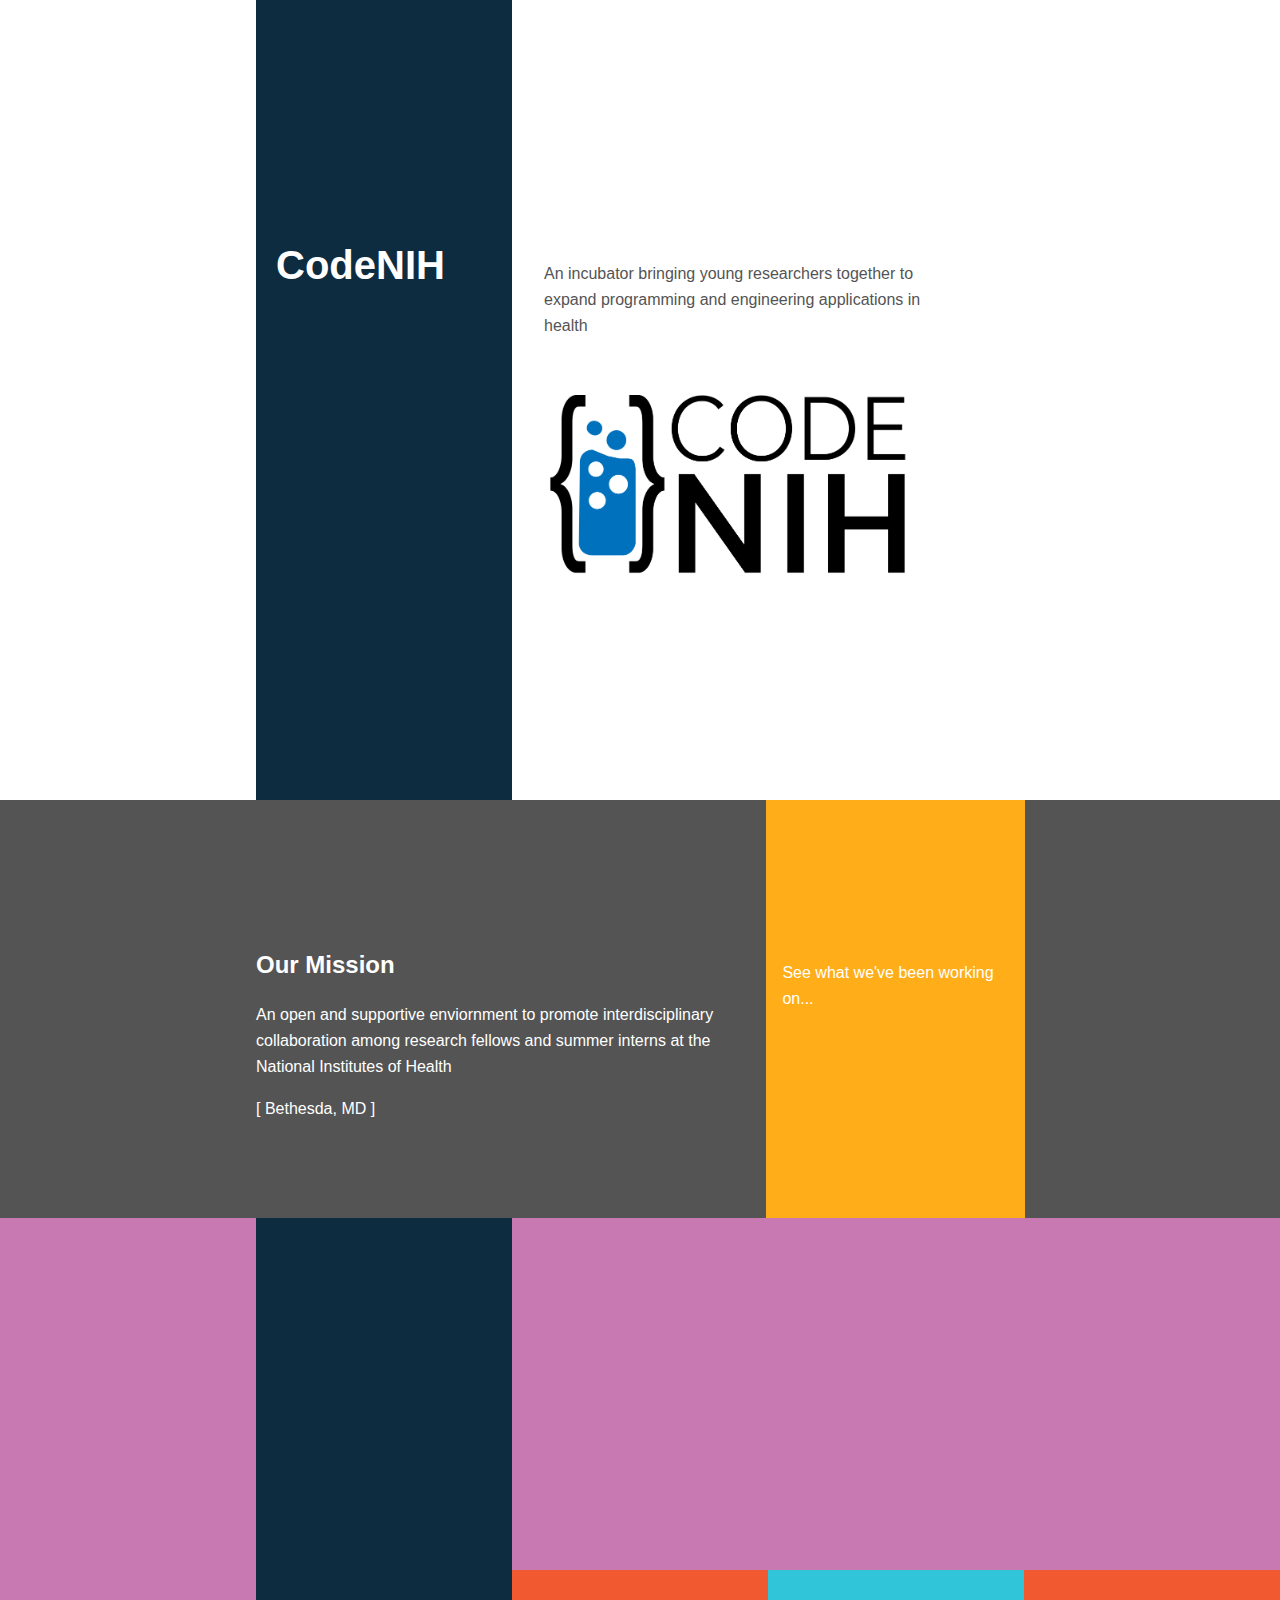
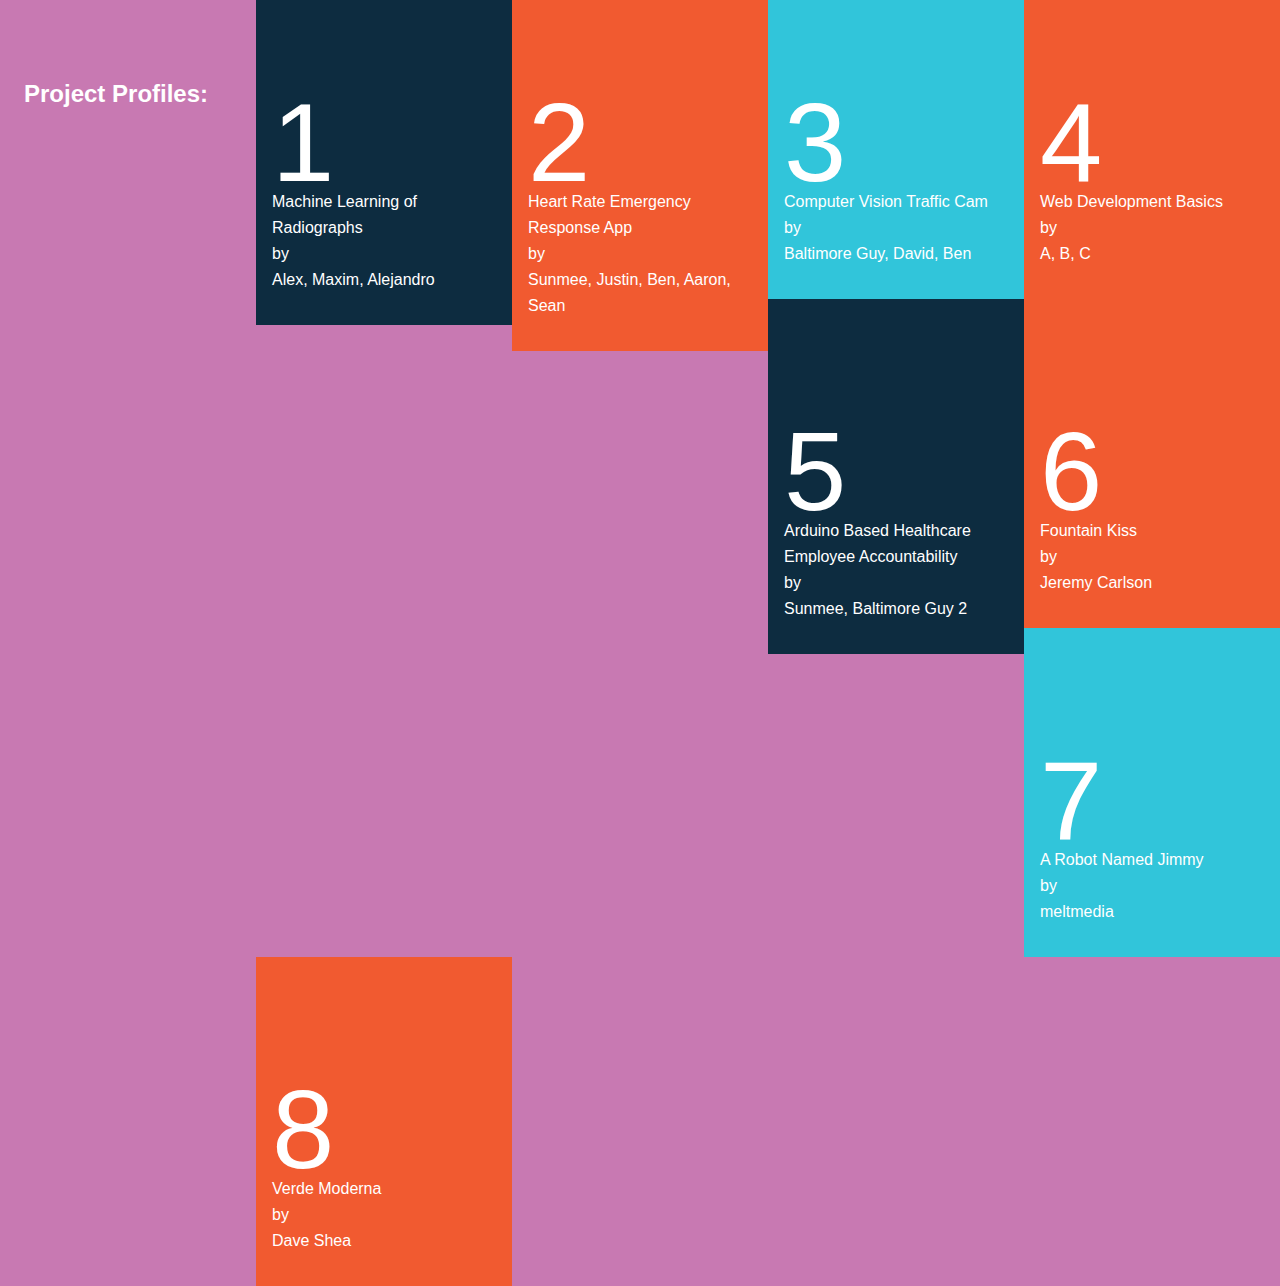
==== commit 4ab51a02: "Add files via upload" ====
--- a/testSite.html
+++ b/testSite.html
@@ -59,6 +59,7 @@
 
 		<div class="summary" id="zen-summary" role="article">
 			<p>An incubator bringing young researchers together to expand programming and engineering applications in health</p>
+			<p><img src="CodeNIH_Logo.png" alt="CodeNIH Logo" style="width:375px;height:256px;"></p>
 			<!-- <p>Download the example <a href="/examples/index" title="This page's source HTML code, not to be modified.">html file</a> and <a href="/examples/style.css" title="This page's sample CSS, the file you may modify.">css file</a></p> -->
 		</div>
 
